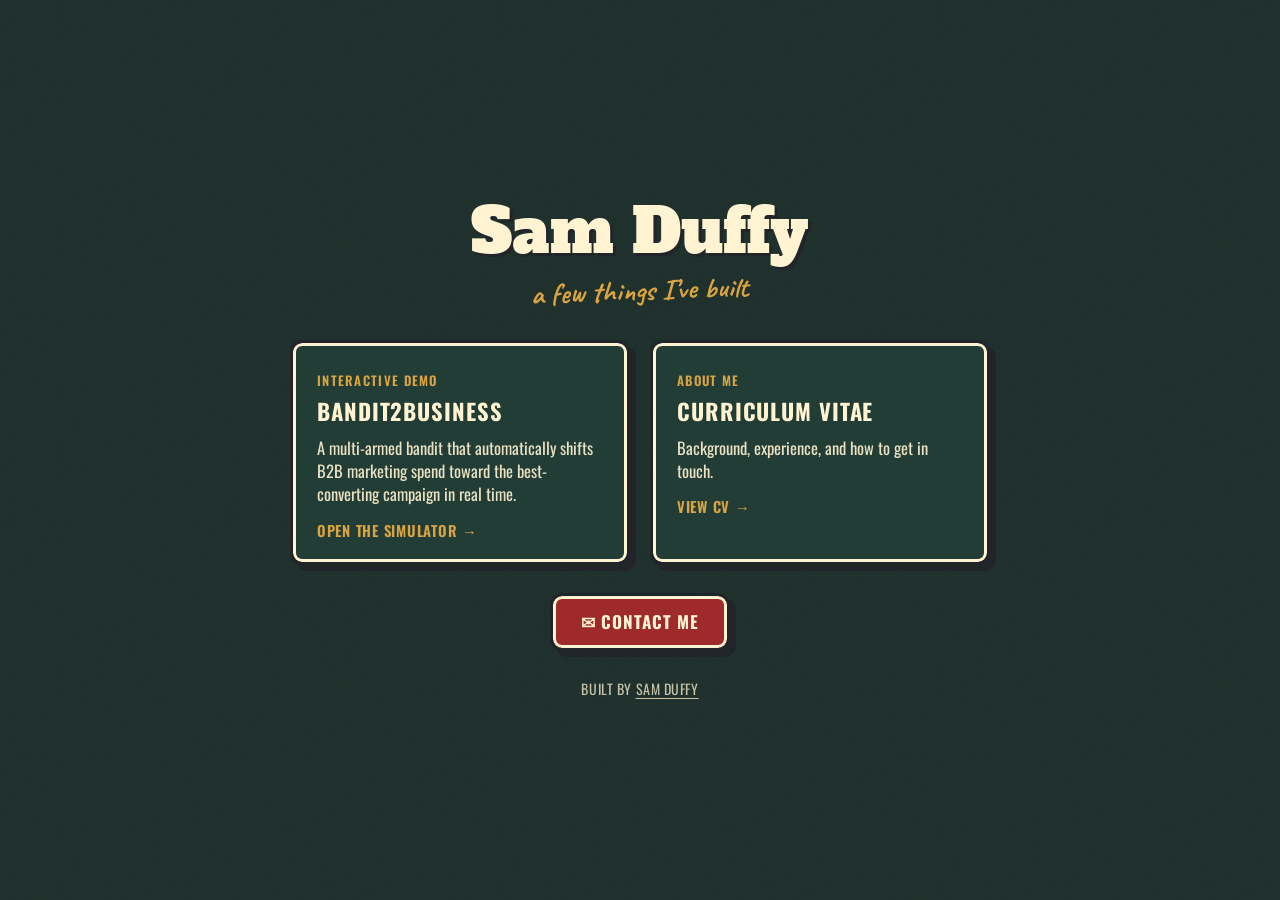
==== index.html @ 45df7cfd "Add Contact Me button that opens email client to message Sam Co-Authored-By: Claude Opus 4.8 <norepl" ====
<!DOCTYPE html>
<html lang="en">
<head>
<meta charset="UTF-8">
<meta name="viewport" content="width=device-width, initial-scale=1.0">
<title>Sam Duffy — Projects</title>
<meta name="description" content="A small collection of interactive web applications.">

<link rel="preconnect" href="https://fonts.googleapis.com">
<link rel="preconnect" href="https://fonts.gstatic.com" crossorigin>
<link href="https://fonts.googleapis.com/css2?family=Alfa+Slab+One&family=Caveat:wght@600;700&family=Oswald:wght@300;400;500;600;700&display=swap" rel="stylesheet">

<style>
:root {
  --color-bg: #1C2E2A;
  --color-panel: #223C36;
  --color-accent: #9E2A2B;
  --color-text: #FFF3D1;
  --color-charcoal: #212529;
  --chart-gold: #D9A441;
  --font-display: 'Alfa Slab One', Georgia, serif;
  --font-data: 'Oswald', 'Arial Narrow', sans-serif;
  --font-script: 'Caveat', cursive;
}
* { box-sizing: border-box; }
html { font-size: 18px; }
html, body { margin: 0; padding: 0; }
body {
  background-color: var(--color-bg);
  color: var(--color-text);
  font-family: var(--font-data);
  line-height: 1.45;
  -webkit-font-smoothing: antialiased;
  min-height: 100vh;
  display: flex;
  flex-direction: column;
  align-items: center;
  justify-content: center;
  padding: 32px 20px;
  gap: 28px;
}
body::before {
  content: "";
  position: fixed;
  inset: 0;
  z-index: 0;
  pointer-events: none;
  opacity: 0.05;
  background-image: url("data:image/svg+xml,%3Csvg xmlns='http://www.w3.org/2000/svg' width='220' height='220'%3E%3Cfilter id='n'%3E%3CfeTurbulence type='fractalNoise' baseFrequency='0.8' numOctaves='4' stitchTiles='stitch'/%3E%3C/filter%3E%3Crect width='100%25' height='100%25' filter='url(%23n)'/%3E%3C/svg%3E");
}
.brand { position: relative; z-index: 1; text-align: center; }
.brand h1 {
  font-family: var(--font-display);
  font-weight: 400;
  font-size: clamp(2rem, 6vw, 3.4rem);
  line-height: 1.05;
  margin: 0;
  text-shadow: 3px 3px 0 var(--color-charcoal);
}
.brand .tagline {
  font-family: var(--font-script);
  font-size: clamp(1.1rem, 2.4vw, 1.6rem);
  font-weight: 700;
  display: inline-block;
  transform: rotate(-2deg);
  color: var(--chart-gold);
  margin-top: 6px;
}
.apps {
  position: relative;
  z-index: 1;
  display: flex;
  flex-wrap: wrap;
  gap: 20px;
  justify-content: center;
  max-width: 760px;
  width: 100%;
}
.app-card {
  flex: 1 1 280px;
  max-width: 340px;
  text-decoration: none;
  color: var(--color-text);
  background: var(--color-panel);
  border: 3px solid var(--color-charcoal);
  box-shadow:
    inset 0 0 0 3px var(--color-text),
    6px 6px 0 var(--color-charcoal);
  border-radius: 12px;
  padding: 22px 24px 20px;
  transition: transform 0.06s, box-shadow 0.06s;
}
.app-card:hover {
  transform: translate(2px, 2px);
  box-shadow:
    inset 0 0 0 3px var(--color-text),
    4px 4px 0 var(--color-charcoal);
}
.app-card .eyebrow {
  font-size: 0.72rem;
  text-transform: uppercase;
  letter-spacing: 0.1em;
  font-weight: 600;
  color: var(--chart-gold);
}
.app-card h2 {
  font-family: var(--font-data);
  font-weight: 700;
  text-transform: uppercase;
  letter-spacing: 0.04em;
  font-size: 1.25rem;
  margin: 4px 0 8px;
}
.app-card p { margin: 0; font-size: 0.92rem; opacity: 0.9; line-height: 1.4; }
.app-card .go {
  display: inline-block;
  margin-top: 14px;
  font-weight: 600;
  text-transform: uppercase;
  letter-spacing: 0.05em;
  font-size: 0.82rem;
  color: var(--chart-gold);
}
.contact-btn {
  position: relative;
  z-index: 1;
  display: inline-block;
  text-decoration: none;
  cursor: pointer;
  font-family: var(--font-data);
  font-weight: 700;
  text-transform: uppercase;
  letter-spacing: 0.06em;
  font-size: 0.95rem;
  color: var(--color-text);
  background: var(--color-accent);
  border: 3px solid var(--color-charcoal);
  box-shadow:
    inset 0 0 0 3px var(--color-text),
    6px 6px 0 var(--color-charcoal);
  border-radius: 12px;
  padding: 14px 28px;
  transition: transform 0.06s, box-shadow 0.06s;
}
.contact-btn:hover {
  transform: translate(2px, 2px);
  box-shadow:
    inset 0 0 0 3px var(--color-text),
    4px 4px 0 var(--color-charcoal);
}
.footer {
  position: relative;
  z-index: 1;
  font-size: 0.78rem;
  letter-spacing: 0.04em;
  text-transform: uppercase;
  opacity: 0.75;
}
.footer a { color: var(--color-text); text-decoration: underline; text-underline-offset: 3px; }
.footer a:hover { color: #FFE9A8; }
</style>
</head>
<body>

  <div class="brand">
    <h1>Sam Duffy</h1>
    <span class="tagline">a few things I&rsquo;ve built</span>
  </div>

  <nav class="apps">
    <a class="app-card" href="apps/b2bandits/">
      <span class="eyebrow">Interactive Demo</span>
      <h2>Bandit2Business</h2>
      <p>A multi-armed bandit that automatically shifts B2B marketing spend toward the best-converting campaign in real time.</p>
      <span class="go">Open the simulator →</span>
    </a>

    <a class="app-card" href="apps/cv/">
      <span class="eyebrow">About Me</span>
      <h2>Curriculum Vitae</h2>
      <p>Background, experience, and how to get in touch.</p>
      <span class="go">View CV →</span>
    </a>
  </nav>

  <a class="contact-btn" href="mailto:duffy.samuel.m@gmail.com?subject=Hello%20Sam">✉ Contact Me</a>

  <div class="footer">
    Built by <a href="mailto:duffy.samuel.m@gmail.com">Sam Duffy</a>
  </div>

</body>
</html>
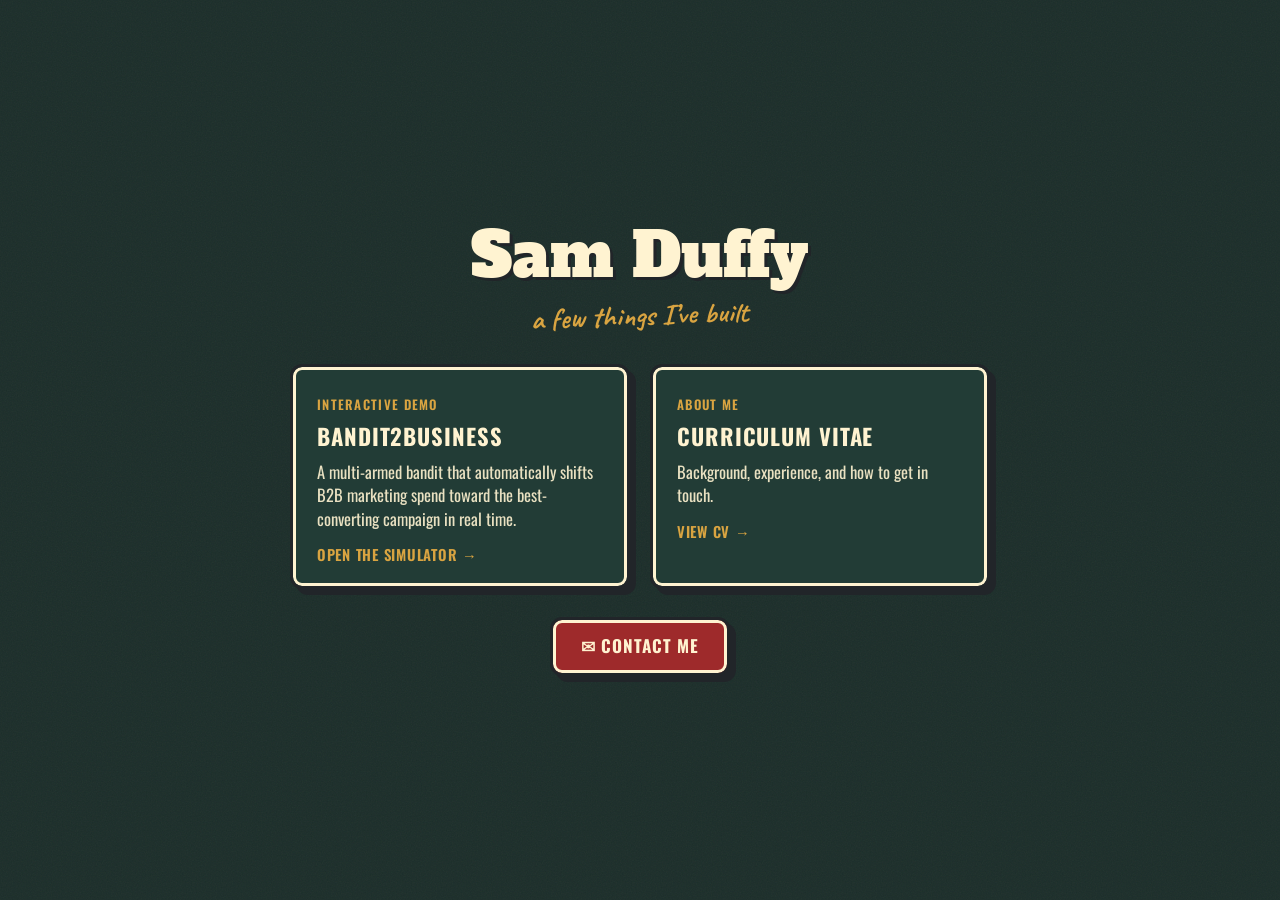
==== commit eadade81: "b2b UI polish: fix tooltips, remove attribution, stabilize regret box - Fix tooltip text color (was " ====
--- a/index.html
+++ b/index.html
@@ -183,11 +183,8 @@
     </a>
   </nav>
 
-  <a class="contact-btn" href="mailto:duffy.samuel.m@gmail.com?subject=Hello%20Sam">✉ Contact Me</a>
+  <a class="contact-btn" href="mailto:samuel.duffy.work@gmail.com?subject=Hello%20Sam">✉ Contact Me</a>
 
-  <div class="footer">
-    Built by <a href="mailto:duffy.samuel.m@gmail.com">Sam Duffy</a>
-  </div>
 
 </body>
 </html>
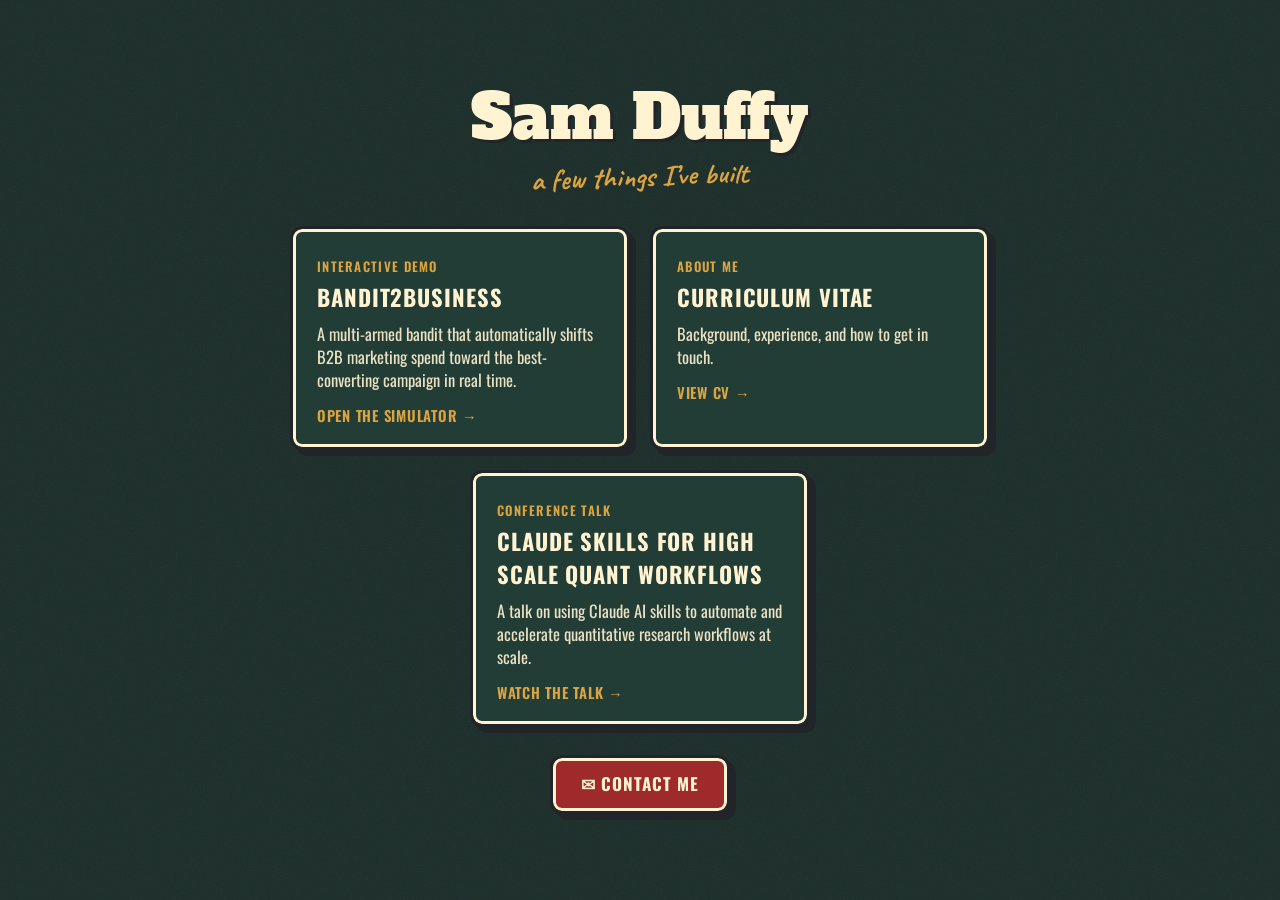
==== commit fed0f9c8: "Add talk card to home page Links to the Claude Skills for High Scale Quant Workflows talk page (apps" ====
--- a/index.html
+++ b/index.html
@@ -4,6 +4,7 @@
 <meta charset="UTF-8">
 <meta name="viewport" content="width=device-width, initial-scale=1.0">
 <title>Sam Duffy — Projects</title>
+<link rel="icon" href="shared/favicon.ico">
 <meta name="description" content="A small collection of interactive web applications.">
 
 <link rel="preconnect" href="https://fonts.googleapis.com">
@@ -181,6 +182,13 @@
       <p>Background, experience, and how to get in touch.</p>
       <span class="go">View CV →</span>
     </a>
+
+    <a class="app-card" href="apps/talk.html">
+      <span class="eyebrow">Conference Talk</span>
+      <h2>Claude Skills for High Scale Quant Workflows</h2>
+      <p>A talk on using Claude AI skills to automate and accelerate quantitative research workflows at scale.</p>
+      <span class="go">Watch the talk →</span>
+    </a>
   </nav>
 
   <a class="contact-btn" href="mailto:samuel.duffy.work@gmail.com?subject=Hello%20Sam">✉ Contact Me</a>
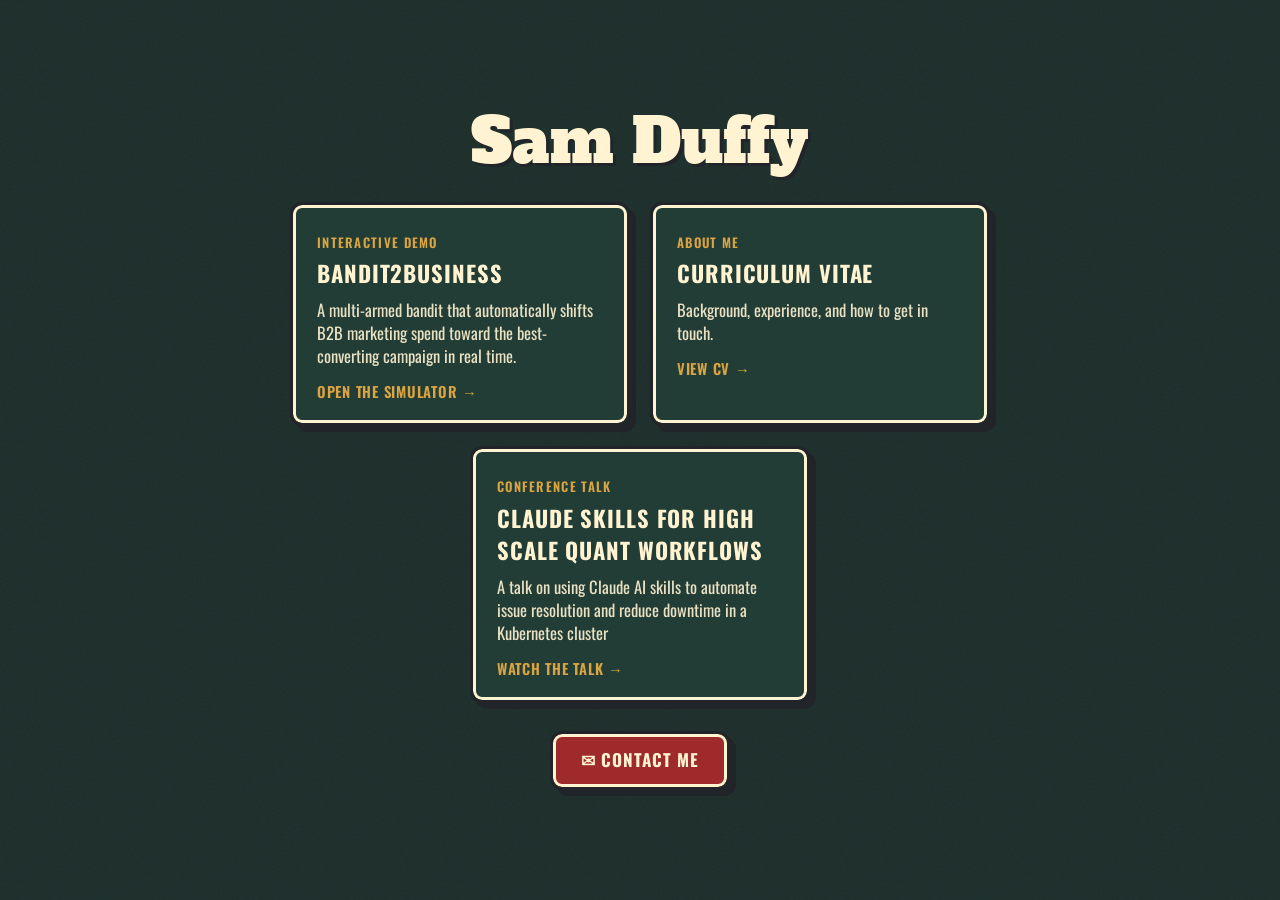
==== commit d7e8ab04: "fixing description" ====
--- a/index.html
+++ b/index.html
@@ -165,7 +165,6 @@
 
   <div class="brand">
     <h1>Sam Duffy</h1>
-    <span class="tagline">a few things I&rsquo;ve built</span>
   </div>
 
   <nav class="apps">
@@ -186,7 +185,7 @@
     <a class="app-card" href="apps/talk.html">
       <span class="eyebrow">Conference Talk</span>
       <h2>Claude Skills for High Scale Quant Workflows</h2>
-      <p>A talk on using Claude AI skills to automate and accelerate quantitative research workflows at scale.</p>
+      <p>A talk on using Claude AI skills to automate issue resolution and reduce downtime in a Kubernetes cluster</p>
       <span class="go">Watch the talk →</span>
     </a>
   </nav>
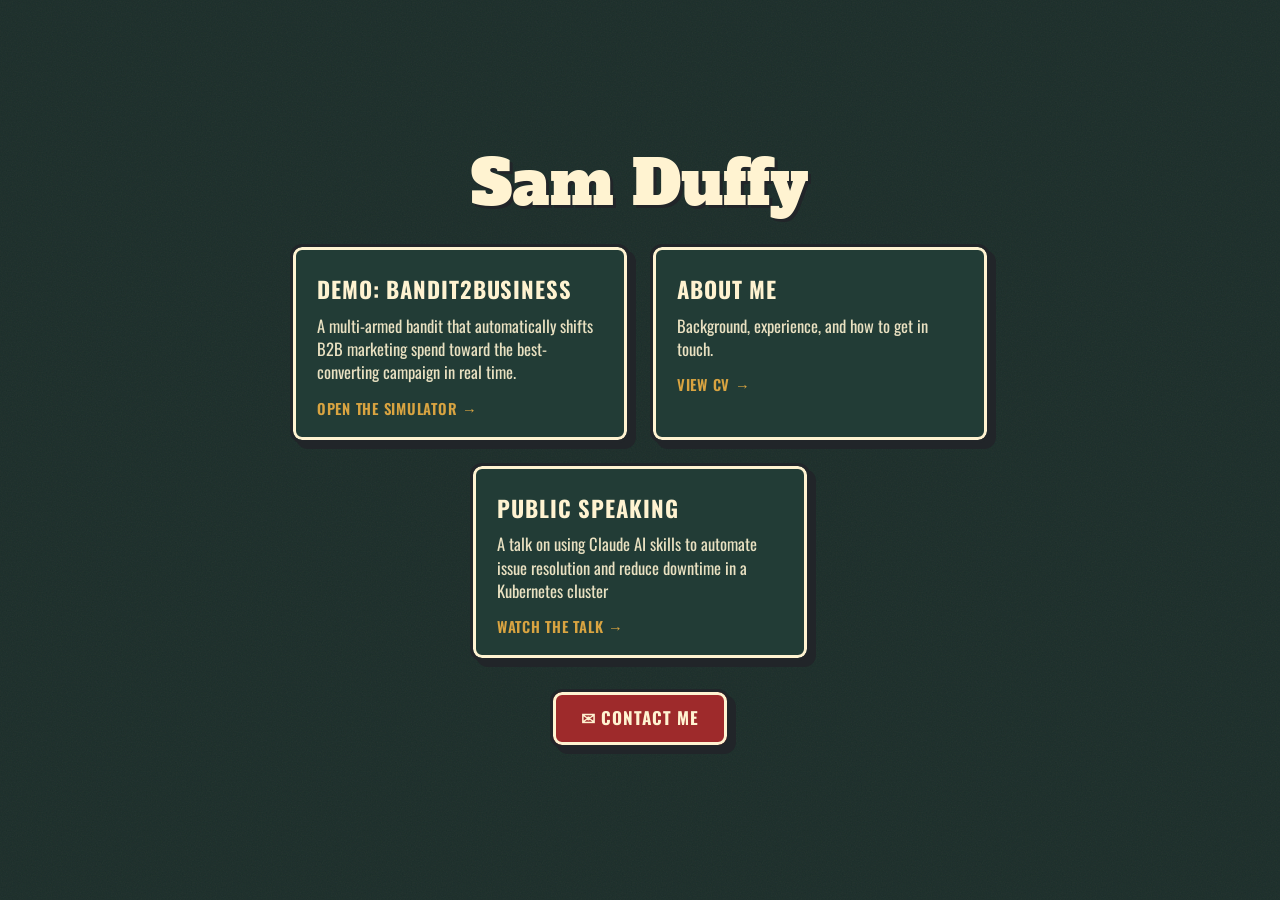
==== commit c411b003: "Update home page cards: remove eyebrow labels, rename card titles - Remove gold eyebrow line from al" ====
--- a/index.html
+++ b/index.html
@@ -169,22 +169,19 @@
 
   <nav class="apps">
     <a class="app-card" href="apps/b2bandits/">
-      <span class="eyebrow">Interactive Demo</span>
-      <h2>Bandit2Business</h2>
+      <h2>Demo: Bandit2Business</h2>
       <p>A multi-armed bandit that automatically shifts B2B marketing spend toward the best-converting campaign in real time.</p>
       <span class="go">Open the simulator →</span>
     </a>
 
-    <a class="app-card" href="apps/cv/">
-      <span class="eyebrow">About Me</span>
-      <h2>Curriculum Vitae</h2>
+    <a class="app-card" href="  apps/cv/">
+      <h2>About Me</h2>
       <p>Background, experience, and how to get in touch.</p>
       <span class="go">View CV →</span>
     </a>
 
     <a class="app-card" href="apps/talk.html">
-      <span class="eyebrow">Conference Talk</span>
-      <h2>Claude Skills for High Scale Quant Workflows</h2>
+      <h2>Public Speaking</h2>
       <p>A talk on using Claude AI skills to automate issue resolution and reduce downtime in a Kubernetes cluster</p>
       <span class="go">Watch the talk →</span>
     </a>
